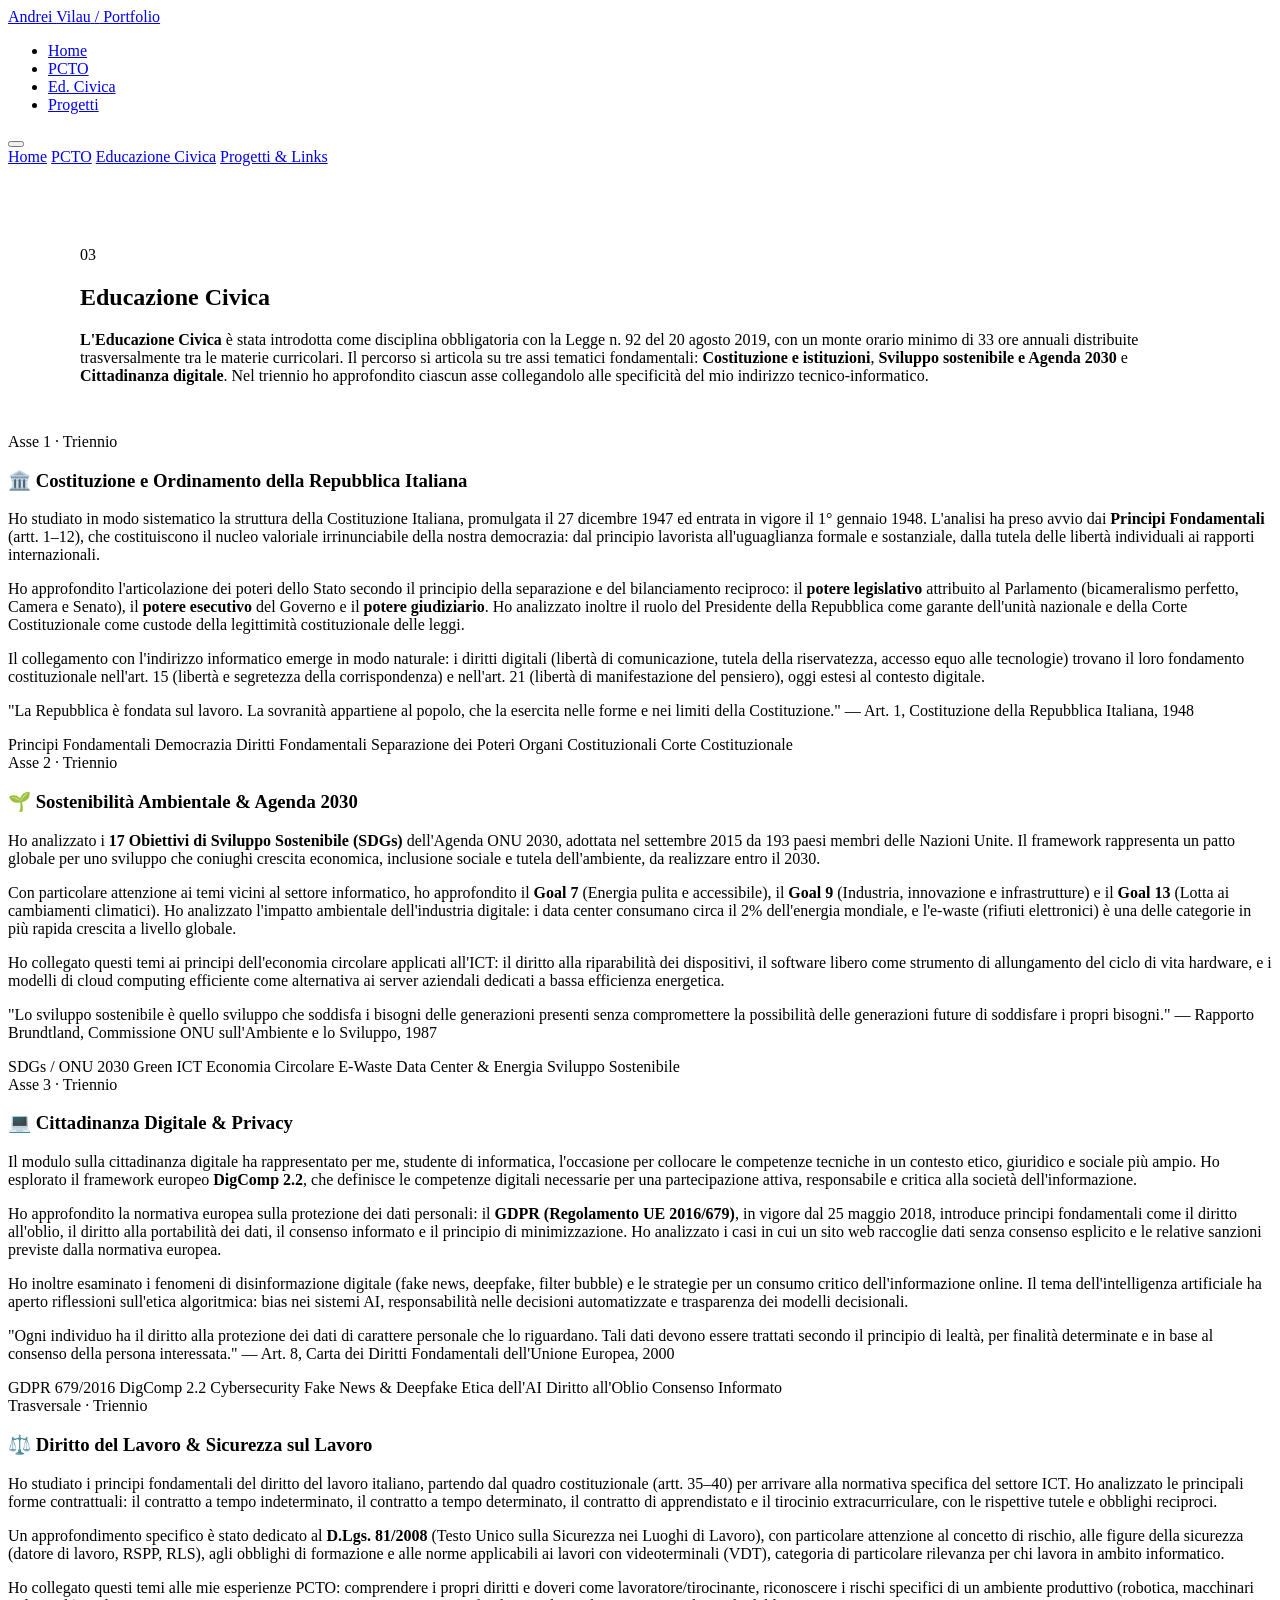
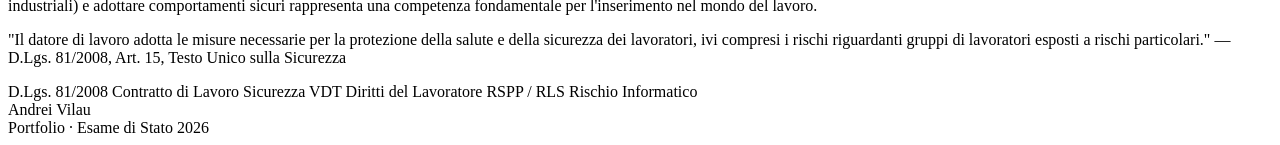
==== educazione-civica.html @ 6d8bbdb3 "Add files via upload" ====
<!DOCTYPE html>
<html lang="it">
<head>
  <meta charset="UTF-8">
  <meta name="viewport" content="width=device-width, initial-scale=1.0">
  <title>Educazione Civica — Andrei Vilau</title>
  <link href="https://fonts.googleapis.com/css2?family=Syne:wght@400;600;700;800&family=DM+Mono:ital,wght@0,300;0,400;0,500;1,300&display=swap" rel="stylesheet">
  <link rel="stylesheet" href="style.css">
</head>
<body>

  <!-- ============ NAVBAR ============ -->
  <nav class="navbar" id="navbar">
    <a href="index.html" class="nav-brand">
      Andrei <span class="nav-brand-accent">Vilau</span>
      <span class="nav-brand-sep">/</span> Portfolio
    </a>
    <ul class="nav-links">
      <li><a href="index.html">Home</a></li>
      <li><a href="pcto.html">PCTO</a></li>
      <li><a href="educazione-civica.html" class="active">Ed. Civica</a></li>
      <li><a href="progetti.html">Progetti</a></li>
    </ul>
    <button class="nav-toggle" id="navToggle" aria-label="Menu">
      <span></span><span></span><span></span>
    </button>
  </nav>

  <div class="nav-mobile" id="navMobile">
    <a href="index.html">Home</a>
    <a href="pcto.html">PCTO</a>
    <a href="educazione-civica.html" class="active">Educazione Civica</a>
    <a href="progetti.html">Progetti & Links</a>
  </div>

  <div class="page-content">

    <!-- Hero pagina -->
    <section style="padding:5rem 3.5rem 2rem;max-width:1120px;margin:0 auto;">
      <div class="sect-header fade-up">
        <span class="sh-num">03</span>
        <span class="sh-line"></span>
        <h1 class="sh-title">Educazione <span class="t-accent">Civica</span></h1>
      </div>

      <!-- Box introduttivo -->
      <div class="civica-intro fade-up" style="transition-delay:0.05s">
        <div>
          <p>
            <strong>L'Educazione Civica</strong> è stata introdotta come disciplina obbligatoria
            con la Legge n. 92 del 20 agosto 2019, con un monte orario minimo di 33 ore
            annuali distribuite trasversalmente tra le materie curricolari. Il percorso
            si articola su tre assi tematici fondamentali: <strong>Costituzione e istituzioni</strong>,
            <strong>Sviluppo sostenibile e Agenda 2030</strong> e <strong>Cittadinanza digitale</strong>.
            Nel triennio ho approfondito ciascun asse collegandolo alle specificità del mio
            indirizzo tecnico-informatico.
          </p>
        </div>
      </div>
    </section>

    <div class="divider"></div>

    <!-- ============ MODULI ============ -->
    <section class="section">
      <div class="civica-modules">

        <!-- ========== MODULO 1 — Costituzione ========== -->
        <div class="civica-module fade-up">
          <div class="module-header">
            <span class="module-year-badge">Asse 1 · Triennio</span>
            <h3>🏛️ Costituzione e Ordinamento <span>della Repubblica Italiana</span></h3>
          </div>

          <p>
            Ho studiato in modo sistematico la struttura della Costituzione Italiana,
            promulgata il 27 dicembre 1947 ed entrata in vigore il 1° gennaio 1948.
            L'analisi ha preso avvio dai <strong style="color:var(--white)">Principi Fondamentali</strong>
            (artt. 1–12), che costituiscono il nucleo valoriale irrinunciabile della
            nostra democrazia: dal principio lavorista all'uguaglianza formale e
            sostanziale, dalla tutela delle libertà individuali ai rapporti internazionali.
          </p>
          <p>
            Ho approfondito l'articolazione dei poteri dello Stato secondo il principio
            della separazione e del bilanciamento reciproco:
            il <strong style="color:var(--white)">potere legislativo</strong> attribuito al Parlamento
            (bicameralismo perfetto, Camera e Senato), il <strong style="color:var(--white)">potere esecutivo</strong>
            del Governo e il <strong style="color:var(--white)">potere giudiziario</strong>.
            Ho analizzato inoltre il ruolo del Presidente della Repubblica come
            garante dell'unità nazionale e della Corte Costituzionale come custode
            della legittimità costituzionale delle leggi.
          </p>
          <p>
            Il collegamento con l'indirizzo informatico emerge in modo naturale:
            i diritti digitali (libertà di comunicazione, tutela della riservatezza,
            accesso equo alle tecnologie) trovano il loro fondamento costituzionale
            nell'art. 15 (libertà e segretezza della corrispondenza) e nell'art. 21
            (libertà di manifestazione del pensiero), oggi estesi al contesto digitale.
          </p>

          <div class="norm-quote">
            <p>
              "La Repubblica è fondata sul lavoro. La sovranità appartiene al popolo,
              che la esercita nelle forme e nei limiti della Costituzione."
              — Art. 1, Costituzione della Repubblica Italiana, 1948
            </p>
          </div>

          <div class="civica-skills">
            <span class="pill pill-accent">Principi Fondamentali</span>
            <span class="pill pill-accent">Democrazia</span>
            <span class="pill pill-accent">Diritti Fondamentali</span>
            <span class="pill pill-blue">Separazione dei Poteri</span>
            <span class="pill pill-blue">Organi Costituzionali</span>
            <span class="pill pill-default">Corte Costituzionale</span>
          </div>
        </div>

        <!-- ========== MODULO 2 — Agenda 2030 ========== -->
        <div class="civica-module fade-up" style="transition-delay:0.08s">
          <div class="module-header">
            <span class="module-year-badge">Asse 2 · Triennio</span>
            <h3>🌱 Sostenibilità Ambientale <span>&amp; Agenda 2030</span></h3>
          </div>

          <p>
            Ho analizzato i <strong style="color:var(--white)">17 Obiettivi di Sviluppo
            Sostenibile (SDGs)</strong> dell'Agenda ONU 2030, adottata nel settembre 2015
            da 193 paesi membri delle Nazioni Unite. Il framework rappresenta un patto
            globale per uno sviluppo che coniughi crescita economica, inclusione sociale
            e tutela dell'ambiente, da realizzare entro il 2030.
          </p>
          <p>
            Con particolare attenzione ai temi vicini al settore informatico, ho
            approfondito il <strong style="color:var(--white)">Goal 7</strong> (Energia pulita e
            accessibile), il <strong style="color:var(--white)">Goal 9</strong> (Industria,
            innovazione e infrastrutture) e il <strong style="color:var(--white)">Goal 13</strong>
            (Lotta ai cambiamenti climatici). Ho analizzato l'impatto ambientale
            dell'industria digitale: i data center consumano circa il 2% dell'energia
            mondiale, e l'e-waste (rifiuti elettronici) è una delle categorie in
            più rapida crescita a livello globale.
          </p>
          <p>
            Ho collegato questi temi ai principi dell'economia circolare applicati
            all'ICT: il diritto alla riparabilità dei dispositivi, il software
            libero come strumento di allungamento del ciclo di vita hardware,
            e i modelli di cloud computing efficiente come alternativa ai server
            aziendali dedicati a bassa efficienza energetica.
          </p>

          <div class="norm-quote">
            <p>
              "Lo sviluppo sostenibile è quello sviluppo che soddisfa i bisogni
              delle generazioni presenti senza compromettere la possibilità delle
              generazioni future di soddisfare i propri bisogni."
              — Rapporto Brundtland, Commissione ONU sull'Ambiente e lo Sviluppo, 1987
            </p>
          </div>

          <div class="civica-skills">
            <span class="pill pill-accent">SDGs / ONU 2030</span>
            <span class="pill pill-accent">Green ICT</span>
            <span class="pill pill-accent">Economia Circolare</span>
            <span class="pill pill-blue">E-Waste</span>
            <span class="pill pill-blue">Data Center &amp; Energia</span>
            <span class="pill pill-default">Sviluppo Sostenibile</span>
          </div>
        </div>

        <!-- ========== MODULO 3 — Cittadinanza Digitale ========== -->
        <div class="civica-module fade-up" style="transition-delay:0.16s">
          <div class="module-header">
            <span class="module-year-badge">Asse 3 · Triennio</span>
            <h3>💻 Cittadinanza Digitale <span>&amp; Privacy</span></h3>
          </div>

          <p>
            Il modulo sulla cittadinanza digitale ha rappresentato per me, studente
            di informatica, l'occasione per collocare le competenze tecniche in un
            contesto etico, giuridico e sociale più ampio. Ho esplorato il framework
            europeo <strong style="color:var(--white)">DigComp 2.2</strong>, che definisce
            le competenze digitali necessarie per una partecipazione attiva,
            responsabile e critica alla società dell'informazione.
          </p>
          <p>
            Ho approfondito la normativa europea sulla protezione dei dati personali:
            il <strong style="color:var(--white)">GDPR (Regolamento UE 2016/679)</strong>,
            in vigore dal 25 maggio 2018, introduce principi fondamentali come
            il diritto all'oblio, il diritto alla portabilità dei dati, il consenso
            informato e il principio di minimizzazione. Ho analizzato i casi in cui
            un sito web raccoglie dati senza consenso esplicito e le relative
            sanzioni previste dalla normativa europea.
          </p>
          <p>
            Ho inoltre esaminato i fenomeni di disinformazione digitale (fake news,
            deepfake, filter bubble) e le strategie per un consumo critico
            dell'informazione online. Il tema dell'intelligenza artificiale ha aperto
            riflessioni sull'etica algoritmica: bias nei sistemi AI, responsabilità
            nelle decisioni automatizzate e trasparenza dei modelli decisionali.
          </p>

          <div class="norm-quote">
            <p>
              "Ogni individuo ha il diritto alla protezione dei dati di carattere
              personale che lo riguardano. Tali dati devono essere trattati secondo
              il principio di lealtà, per finalità determinate e in base al consenso
              della persona interessata."
              — Art. 8, Carta dei Diritti Fondamentali dell'Unione Europea, 2000
            </p>
          </div>

          <div class="civica-skills">
            <span class="pill pill-accent">GDPR 679/2016</span>
            <span class="pill pill-accent">DigComp 2.2</span>
            <span class="pill pill-accent">Cybersecurity</span>
            <span class="pill pill-blue">Fake News &amp; Deepfake</span>
            <span class="pill pill-blue">Etica dell'AI</span>
            <span class="pill pill-default">Diritto all'Oblio</span>
            <span class="pill pill-default">Consenso Informato</span>
          </div>
        </div>

        <!-- ========== MODULO 4 — Lavoro e Sicurezza ========== -->
        <div class="civica-module fade-up" style="transition-delay:0.24s">
          <div class="module-header">
            <span class="module-year-badge">Trasversale · Triennio</span>
            <h3>⚖️ Diritto del Lavoro <span>&amp; Sicurezza sul Lavoro</span></h3>
          </div>

          <p>
            Ho studiato i principi fondamentali del diritto del lavoro italiano,
            partendo dal quadro costituzionale (artt. 35–40) per arrivare alla
            normativa specifica del settore ICT. Ho analizzato le principali
            forme contrattuali: il contratto a tempo indeterminato, il contratto
            a tempo determinato, il contratto di apprendistato e il tirocinio
            extracurriculare, con le rispettive tutele e obblighi reciproci.
          </p>
          <p>
            Un approfondimento specifico è stato dedicato al <strong style="color:var(--white)">
            D.Lgs. 81/2008</strong> (Testo Unico sulla Sicurezza nei Luoghi di Lavoro),
            con particolare attenzione al concetto di rischio, alle figure della
            sicurezza (datore di lavoro, RSPP, RLS), agli obblighi di formazione
            e alle norme applicabili ai lavori con videoterminali (VDT), categoria
            di particolare rilevanza per chi lavora in ambito informatico.
          </p>
          <p>
            Ho collegato questi temi alle mie esperienze PCTO: comprendere i propri
            diritti e doveri come lavoratore/tirocinante, riconoscere i rischi
            specifici di un ambiente produttivo (robotica, macchinari industriali)
            e adottare comportamenti sicuri rappresenta una competenza fondamentale
            per l'inserimento nel mondo del lavoro.
          </p>

          <div class="norm-quote">
            <p>
              "Il datore di lavoro adotta le misure necessarie per la protezione
              della salute e della sicurezza dei lavoratori, ivi compresi i rischi
              riguardanti gruppi di lavoratori esposti a rischi particolari."
              — D.Lgs. 81/2008, Art. 15, Testo Unico sulla Sicurezza
            </p>
          </div>

          <div class="civica-skills">
            <span class="pill pill-accent">D.Lgs. 81/2008</span>
            <span class="pill pill-accent">Contratto di Lavoro</span>
            <span class="pill pill-accent">Sicurezza VDT</span>
            <span class="pill pill-blue">Diritti del Lavoratore</span>
            <span class="pill pill-blue">RSPP / RLS</span>
            <span class="pill pill-default">Rischio Informatico</span>
          </div>
        </div>

      </div><!-- /civica-modules -->
    </section>

  </div>

  <footer>
    <div class="footer-brand">Andrei <span>Vilau</span></div>
    <div class="footer-copy">Portfolio · Esame di Stato 2026</div>
  </footer>

  <script>
    const toggle = document.getElementById('navToggle');
    const mobileMenu = document.getElementById('navMobile');
    const navbar = document.getElementById('navbar');
    toggle.addEventListener('click', () => mobileMenu.classList.toggle('open'));
    window.addEventListener('scroll', () => navbar.classList.toggle('scrolled', window.scrollY > 20));

    const observer = new IntersectionObserver(entries => {
      entries.forEach(e => {
        if (e.isIntersecting) { e.target.classList.add('visible'); observer.unobserve(e.target); }
      });
    }, { threshold: 0.06 });
    document.querySelectorAll('.fade-up').forEach(el => observer.observe(el));
  </script>
</body>
</html>
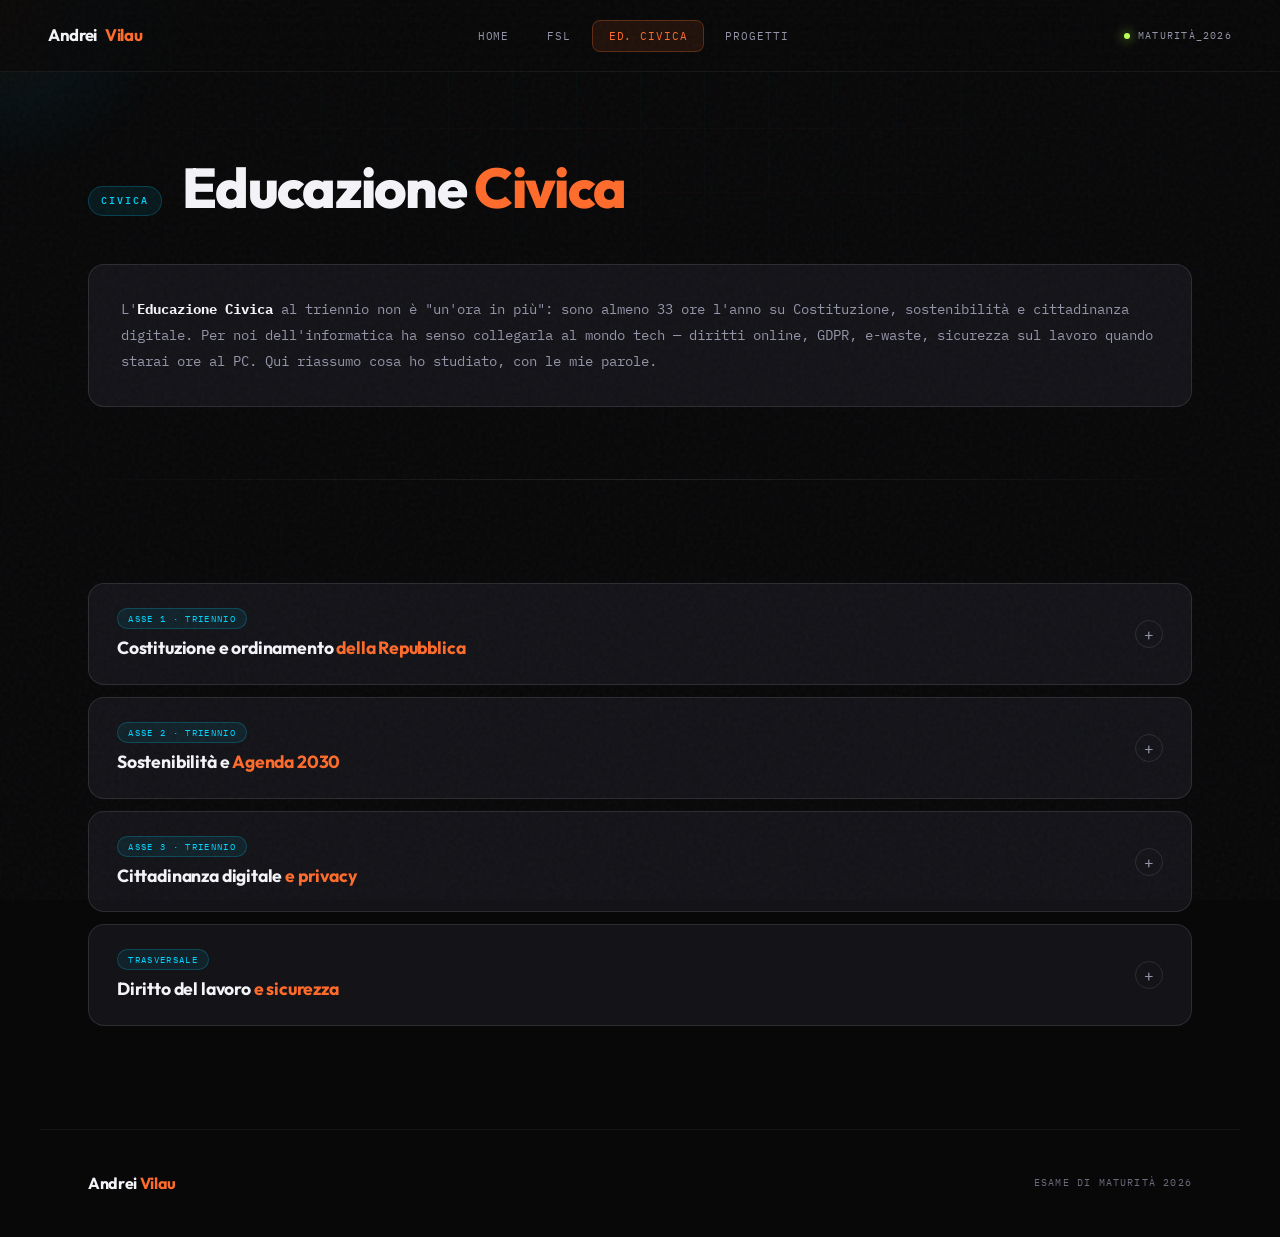
==== commit 7c23ad68: "Add files via upload" ====
--- a/educazione-civica.html
+++ b/educazione-civica.html
@@ -4,23 +4,31 @@
   <meta charset="UTF-8">
   <meta name="viewport" content="width=device-width, initial-scale=1.0">
   <title>Educazione Civica — Andrei Vilau</title>
-  <link href="https://fonts.googleapis.com/css2?family=Syne:wght@400;600;700;800&family=DM+Mono:ital,wght@0,300;0,400;0,500;1,300&display=swap" rel="stylesheet">
+  <link rel="preconnect" href="https://fonts.googleapis.com">
+  <link rel="preconnect" href="https://fonts.gstatic.com" crossorigin>
+  <link href="https://fonts.googleapis.com/css2?family=IBM+Plex+Mono:ital,wght@0,400;0,500;0,600;1,400&family=Outfit:wght@400;600;700;800&display=swap" rel="stylesheet">
   <link rel="stylesheet" href="style.css">
 </head>
 <body>
 
-  <!-- ============ NAVBAR ============ -->
+  <div class="noise" aria-hidden="true"></div>
+  <div class="grid-bg" aria-hidden="true"></div>
+  <div class="cursor-glow" id="cursorGlow" aria-hidden="true"></div>
+
   <nav class="navbar" id="navbar">
     <a href="index.html" class="nav-brand">
       Andrei <span class="nav-brand-accent">Vilau</span>
-      <span class="nav-brand-sep">/</span> Portfolio
     </a>
     <ul class="nav-links">
       <li><a href="index.html">Home</a></li>
-      <li><a href="pcto.html">PCTO</a></li>
+      <li><a href="fsl.html">FSL</a></li>
       <li><a href="educazione-civica.html" class="active">Ed. Civica</a></li>
       <li><a href="progetti.html">Progetti</a></li>
     </ul>
+    <div class="nav-status">
+      <span class="status-dot"></span>
+      <span>maturità_2026</span>
+    </div>
     <button class="nav-toggle" id="navToggle" aria-label="Menu">
       <span></span><span></span><span></span>
     </button>
@@ -28,271 +36,186 @@
 
   <div class="nav-mobile" id="navMobile">
     <a href="index.html">Home</a>
-    <a href="pcto.html">PCTO</a>
+    <a href="fsl.html">FSL · Esperienze</a>
     <a href="educazione-civica.html" class="active">Educazione Civica</a>
-    <a href="progetti.html">Progetti & Links</a>
+    <a href="progetti.html">Progetti</a>
   </div>
 
   <div class="page-content">
 
-    <!-- Hero pagina -->
-    <section style="padding:5rem 3.5rem 2rem;max-width:1120px;margin:0 auto;">
-      <div class="sect-header fade-up">
-        <span class="sh-num">03</span>
-        <span class="sh-line"></span>
+    <section class="page-hero">
+      <div class="sect-header reveal">
+        <span class="sh-tag">Civica</span>
         <h1 class="sh-title">Educazione <span class="t-accent">Civica</span></h1>
       </div>
 
-      <!-- Box introduttivo -->
-      <div class="civica-intro fade-up" style="transition-delay:0.05s">
-        <div>
-          <p>
-            <strong>L'Educazione Civica</strong> è stata introdotta come disciplina obbligatoria
-            con la Legge n. 92 del 20 agosto 2019, con un monte orario minimo di 33 ore
-            annuali distribuite trasversalmente tra le materie curricolari. Il percorso
-            si articola su tre assi tematici fondamentali: <strong>Costituzione e istituzioni</strong>,
-            <strong>Sviluppo sostenibile e Agenda 2030</strong> e <strong>Cittadinanza digitale</strong>.
-            Nel triennio ho approfondito ciascun asse collegandolo alle specificità del mio
-            indirizzo tecnico-informatico.
-          </p>
-        </div>
+      <div class="civica-intro reveal" style="transition-delay:0.05s">
+        <p>
+          L'<strong>Educazione Civica</strong> al triennio non è "un'ora in più": sono almeno 33 ore l'anno
+          su Costituzione, sostenibilità e cittadinanza digitale. Per noi dell'informatica ha senso
+          collegarla al mondo tech — diritti online, GDPR, e-waste, sicurezza sul lavoro quando starai
+          ore al PC. Qui riassumo cosa ho studiato, con le mie parole.
+        </p>
       </div>
     </section>
 
     <div class="divider"></div>
 
-    <!-- ============ MODULI ============ -->
     <section class="section">
-      <div class="civica-modules">
-
-        <!-- ========== MODULO 1 — Costituzione ========== -->
-        <div class="civica-module fade-up">
-          <div class="module-header">
-            <span class="module-year-badge">Asse 1 · Triennio</span>
-            <h3>🏛️ Costituzione e Ordinamento <span>della Repubblica Italiana</span></h3>
-          </div>
-
-          <p>
-            Ho studiato in modo sistematico la struttura della Costituzione Italiana,
-            promulgata il 27 dicembre 1947 ed entrata in vigore il 1° gennaio 1948.
-            L'analisi ha preso avvio dai <strong style="color:var(--white)">Principi Fondamentali</strong>
-            (artt. 1–12), che costituiscono il nucleo valoriale irrinunciabile della
-            nostra democrazia: dal principio lavorista all'uguaglianza formale e
-            sostanziale, dalla tutela delle libertà individuali ai rapporti internazionali.
-          </p>
-          <p>
-            Ho approfondito l'articolazione dei poteri dello Stato secondo il principio
-            della separazione e del bilanciamento reciproco:
-            il <strong style="color:var(--white)">potere legislativo</strong> attribuito al Parlamento
-            (bicameralismo perfetto, Camera e Senato), il <strong style="color:var(--white)">potere esecutivo</strong>
-            del Governo e il <strong style="color:var(--white)">potere giudiziario</strong>.
-            Ho analizzato inoltre il ruolo del Presidente della Repubblica come
-            garante dell'unità nazionale e della Corte Costituzionale come custode
-            della legittimità costituzionale delle leggi.
-          </p>
-          <p>
-            Il collegamento con l'indirizzo informatico emerge in modo naturale:
-            i diritti digitali (libertà di comunicazione, tutela della riservatezza,
-            accesso equo alle tecnologie) trovano il loro fondamento costituzionale
-            nell'art. 15 (libertà e segretezza della corrispondenza) e nell'art. 21
-            (libertà di manifestazione del pensiero), oggi estesi al contesto digitale.
-          </p>
-
-          <div class="norm-quote">
-            <p>
-              "La Repubblica è fondata sul lavoro. La sovranità appartiene al popolo,
-              che la esercita nelle forme e nei limiti della Costituzione."
-              — Art. 1, Costituzione della Repubblica Italiana, 1948
-            </p>
-          </div>
-
-          <div class="civica-skills">
-            <span class="pill pill-accent">Principi Fondamentali</span>
-            <span class="pill pill-accent">Democrazia</span>
-            <span class="pill pill-accent">Diritti Fondamentali</span>
-            <span class="pill pill-blue">Separazione dei Poteri</span>
-            <span class="pill pill-blue">Organi Costituzionali</span>
-            <span class="pill pill-default">Corte Costituzionale</span>
-          </div>
-        </div>
-
-        <!-- ========== MODULO 2 — Agenda 2030 ========== -->
-        <div class="civica-module fade-up" style="transition-delay:0.08s">
-          <div class="module-header">
-            <span class="module-year-badge">Asse 2 · Triennio</span>
-            <h3>🌱 Sostenibilità Ambientale <span>&amp; Agenda 2030</span></h3>
-          </div>
-
-          <p>
-            Ho analizzato i <strong style="color:var(--white)">17 Obiettivi di Sviluppo
-            Sostenibile (SDGs)</strong> dell'Agenda ONU 2030, adottata nel settembre 2015
-            da 193 paesi membri delle Nazioni Unite. Il framework rappresenta un patto
-            globale per uno sviluppo che coniughi crescita economica, inclusione sociale
-            e tutela dell'ambiente, da realizzare entro il 2030.
-          </p>
-          <p>
-            Con particolare attenzione ai temi vicini al settore informatico, ho
-            approfondito il <strong style="color:var(--white)">Goal 7</strong> (Energia pulita e
-            accessibile), il <strong style="color:var(--white)">Goal 9</strong> (Industria,
-            innovazione e infrastrutture) e il <strong style="color:var(--white)">Goal 13</strong>
-            (Lotta ai cambiamenti climatici). Ho analizzato l'impatto ambientale
-            dell'industria digitale: i data center consumano circa il 2% dell'energia
-            mondiale, e l'e-waste (rifiuti elettronici) è una delle categorie in
-            più rapida crescita a livello globale.
-          </p>
-          <p>
-            Ho collegato questi temi ai principi dell'economia circolare applicati
-            all'ICT: il diritto alla riparabilità dei dispositivi, il software
-            libero come strumento di allungamento del ciclo di vita hardware,
-            e i modelli di cloud computing efficiente come alternativa ai server
-            aziendali dedicati a bassa efficienza energetica.
-          </p>
-
-          <div class="norm-quote">
-            <p>
-              "Lo sviluppo sostenibile è quello sviluppo che soddisfa i bisogni
-              delle generazioni presenti senza compromettere la possibilità delle
-              generazioni future di soddisfare i propri bisogni."
-              — Rapporto Brundtland, Commissione ONU sull'Ambiente e lo Sviluppo, 1987
-            </p>
-          </div>
-
-          <div class="civica-skills">
-            <span class="pill pill-accent">SDGs / ONU 2030</span>
-            <span class="pill pill-accent">Green ICT</span>
-            <span class="pill pill-accent">Economia Circolare</span>
-            <span class="pill pill-blue">E-Waste</span>
-            <span class="pill pill-blue">Data Center &amp; Energia</span>
-            <span class="pill pill-default">Sviluppo Sostenibile</span>
-          </div>
-        </div>
-
-        <!-- ========== MODULO 3 — Cittadinanza Digitale ========== -->
-        <div class="civica-module fade-up" style="transition-delay:0.16s">
-          <div class="module-header">
-            <span class="module-year-badge">Asse 3 · Triennio</span>
-            <h3>💻 Cittadinanza Digitale <span>&amp; Privacy</span></h3>
-          </div>
-
-          <p>
-            Il modulo sulla cittadinanza digitale ha rappresentato per me, studente
-            di informatica, l'occasione per collocare le competenze tecniche in un
-            contesto etico, giuridico e sociale più ampio. Ho esplorato il framework
-            europeo <strong style="color:var(--white)">DigComp 2.2</strong>, che definisce
-            le competenze digitali necessarie per una partecipazione attiva,
-            responsabile e critica alla società dell'informazione.
-          </p>
-          <p>
-            Ho approfondito la normativa europea sulla protezione dei dati personali:
-            il <strong style="color:var(--white)">GDPR (Regolamento UE 2016/679)</strong>,
-            in vigore dal 25 maggio 2018, introduce principi fondamentali come
-            il diritto all'oblio, il diritto alla portabilità dei dati, il consenso
-            informato e il principio di minimizzazione. Ho analizzato i casi in cui
-            un sito web raccoglie dati senza consenso esplicito e le relative
-            sanzioni previste dalla normativa europea.
-          </p>
-          <p>
-            Ho inoltre esaminato i fenomeni di disinformazione digitale (fake news,
-            deepfake, filter bubble) e le strategie per un consumo critico
-            dell'informazione online. Il tema dell'intelligenza artificiale ha aperto
-            riflessioni sull'etica algoritmica: bias nei sistemi AI, responsabilità
-            nelle decisioni automatizzate e trasparenza dei modelli decisionali.
-          </p>
-
-          <div class="norm-quote">
-            <p>
-              "Ogni individuo ha il diritto alla protezione dei dati di carattere
-              personale che lo riguardano. Tali dati devono essere trattati secondo
-              il principio di lealtà, per finalità determinate e in base al consenso
-              della persona interessata."
-              — Art. 8, Carta dei Diritti Fondamentali dell'Unione Europea, 2000
-            </p>
-          </div>
-
-          <div class="civica-skills">
-            <span class="pill pill-accent">GDPR 679/2016</span>
-            <span class="pill pill-accent">DigComp 2.2</span>
-            <span class="pill pill-accent">Cybersecurity</span>
-            <span class="pill pill-blue">Fake News &amp; Deepfake</span>
-            <span class="pill pill-blue">Etica dell'AI</span>
-            <span class="pill pill-default">Diritto all'Oblio</span>
-            <span class="pill pill-default">Consenso Informato</span>
-          </div>
-        </div>
-
-        <!-- ========== MODULO 4 — Lavoro e Sicurezza ========== -->
-        <div class="civica-module fade-up" style="transition-delay:0.24s">
-          <div class="module-header">
-            <span class="module-year-badge">Trasversale · Triennio</span>
-            <h3>⚖️ Diritto del Lavoro <span>&amp; Sicurezza sul Lavoro</span></h3>
-          </div>
-
-          <p>
-            Ho studiato i principi fondamentali del diritto del lavoro italiano,
-            partendo dal quadro costituzionale (artt. 35–40) per arrivare alla
-            normativa specifica del settore ICT. Ho analizzato le principali
-            forme contrattuali: il contratto a tempo indeterminato, il contratto
-            a tempo determinato, il contratto di apprendistato e il tirocinio
-            extracurriculare, con le rispettive tutele e obblighi reciproci.
-          </p>
-          <p>
-            Un approfondimento specifico è stato dedicato al <strong style="color:var(--white)">
-            D.Lgs. 81/2008</strong> (Testo Unico sulla Sicurezza nei Luoghi di Lavoro),
-            con particolare attenzione al concetto di rischio, alle figure della
-            sicurezza (datore di lavoro, RSPP, RLS), agli obblighi di formazione
-            e alle norme applicabili ai lavori con videoterminali (VDT), categoria
-            di particolare rilevanza per chi lavora in ambito informatico.
-          </p>
-          <p>
-            Ho collegato questi temi alle mie esperienze PCTO: comprendere i propri
-            diritti e doveri come lavoratore/tirocinante, riconoscere i rischi
-            specifici di un ambiente produttivo (robotica, macchinari industriali)
-            e adottare comportamenti sicuri rappresenta una competenza fondamentale
-            per l'inserimento nel mondo del lavoro.
-          </p>
-
-          <div class="norm-quote">
-            <p>
-              "Il datore di lavoro adotta le misure necessarie per la protezione
-              della salute e della sicurezza dei lavoratori, ivi compresi i rischi
-              riguardanti gruppi di lavoratori esposti a rischi particolari."
-              — D.Lgs. 81/2008, Art. 15, Testo Unico sulla Sicurezza
-            </p>
-          </div>
-
-          <div class="civica-skills">
-            <span class="pill pill-accent">D.Lgs. 81/2008</span>
-            <span class="pill pill-accent">Contratto di Lavoro</span>
-            <span class="pill pill-accent">Sicurezza VDT</span>
-            <span class="pill pill-blue">Diritti del Lavoratore</span>
-            <span class="pill pill-blue">RSPP / RLS</span>
-            <span class="pill pill-default">Rischio Informatico</span>
-          </div>
-        </div>
-
-      </div><!-- /civica-modules -->
+      <div class="accordion">
+
+        <article class="accordion-item reveal">
+          <button class="accordion-trigger" type="button">
+            <div>
+              <span class="module-year-badge">Asse 1 · Triennio</span>
+              <h3>Costituzione e ordinamento <span>della Repubblica</span></h3>
+            </div>
+            <span class="accordion-icon">+</span>
+          </button>
+          <div class="accordion-body">
+            <div class="accordion-content">
+              <p>
+                Abbiamo analizzato la Costituzione del '48 partendo dai Principi Fondamentali (artt. 1–12):
+                lavoro, uguaglianza, libertà. Poi come si divide il potere — Parlamento, Governo, magistratura —
+                e il ruolo del Presidente e della Corte Costituzionale.
+              </p>
+              <p>
+                Da informatici il link è naturale: privacy, comunicazioni, libertà di espressione oggi passano
+                anche dal digitale (art. 15 e 21, estesi al mondo online). Non è roba lontana dal nostro lavoro.
+              </p>
+              <div class="norm-quote">
+                <p>
+                  "La Repubblica è fondata sul lavoro. La sovranità appartiene al popolo,
+                  che la esercita nelle forme e nei limiti della Costituzione."
+                  — Art. 1, Costituzione italiana
+                </p>
+              </div>
+              <div class="civica-skills">
+                <span class="pill pill-accent">Principi fondamentali</span>
+                <span class="pill pill-accent">Democrazia</span>
+                <span class="pill pill-blue">Separazione poteri</span>
+                <span class="pill pill-default">Corte Costituzionale</span>
+              </div>
+            </div>
+          </div>
+        </article>
+
+        <article class="accordion-item reveal" style="transition-delay:0.08s">
+          <button class="accordion-trigger" type="button">
+            <div>
+              <span class="module-year-badge">Asse 2 · Triennio</span>
+              <h3>Sostenibilità e <span>Agenda 2030</span></h3>
+            </div>
+            <span class="accordion-icon">+</span>
+          </button>
+          <div class="accordion-body">
+            <div class="accordion-content">
+              <p>
+                I 17 Obiettivi ONU del 2030: li abbiamo visti non solo come slide, ma collegati al nostro settore.
+                Goal 7 (energia pulita), 9 (innovazione e infrastrutture), 13 (clima) — tutti toccano l'ICT.
+              </p>
+              <p>
+                Data center che consumano tantissima energia, e-waste che cresce ogni anno, dispositivi
+                che butti dopo due anni. Abbiamo parlato di riparabilità, software libero, cloud vs server
+                in casa — scelte che fanno la differenza anche da tecnici.
+              </p>
+              <div class="norm-quote">
+                <p>
+                  "Sviluppo sostenibile: soddisfare i bisogni di oggi senza rovinare le risorse
+                  a chi viene dopo." — Rapporto Brundtland, 1987
+                </p>
+              </div>
+              <div class="civica-skills">
+                <span class="pill pill-accent">SDGs 2030</span>
+                <span class="pill pill-accent">Green ICT</span>
+                <span class="pill pill-blue">E-waste</span>
+                <span class="pill pill-default">Economia circolare</span>
+              </div>
+            </div>
+          </div>
+        </article>
+
+        <article class="accordion-item reveal" style="transition-delay:0.16s">
+          <button class="accordion-trigger" type="button">
+            <div>
+              <span class="module-year-badge">Asse 3 · Triennio</span>
+              <h3>Cittadinanza digitale <span>e privacy</span></h3>
+            </div>
+            <span class="accordion-icon">+</span>
+          </button>
+          <div class="accordion-body">
+            <div class="accordion-content">
+              <p>
+                DigComp 2.2, GDPR, consenso informato, diritto all'oblio — roba che senti nominare
+                quando fai un sito e chiedi dati agli utenti. Ho capito perché un cookie banner non è
+                "decorazione" e cosa rischi se tratti i dati come ti pare.
+              </p>
+              <p>
+                Anche fake news, deepfake, filter bubble e un po' di etica sull'AI: bias, decisioni
+                automatiche, trasparenza. Da futuri tecnici conviene pensarci prima di buttar fuori codice.
+              </p>
+              <div class="norm-quote">
+                <p>
+                  "Ogni individuo ha diritto alla protezione dei dati personali che lo riguardano."
+                  — Carta dei Diritti Fondamentali UE, art. 8
+                </p>
+              </div>
+              <div class="civica-skills">
+                <span class="pill pill-accent">GDPR</span>
+                <span class="pill pill-accent">DigComp 2.2</span>
+                <span class="pill pill-blue">Fake news</span>
+                <span class="pill pill-default">Etica AI</span>
+              </div>
+            </div>
+          </div>
+        </article>
+
+        <article class="accordion-item reveal" style="transition-delay:0.24s">
+          <button class="accordion-trigger" type="button">
+            <div>
+              <span class="module-year-badge">Trasversale</span>
+              <h3>Diritto del lavoro <span>e sicurezza</span></h3>
+            </div>
+            <span class="accordion-icon">+</span>
+          </button>
+          <div class="accordion-body">
+            <div class="accordion-content">
+              <p>
+                Contratti (indeterminato, determinato, apprendistato, tirocinio), diritti e doveri
+                del lavoratore — partendo dagli artt. 35–40 della Costituzione. Per noi conta anche
+                il D.Lgs. 81/2008: rischi, RSPP, RLS, formazione obbligatoria.
+              </p>
+              <p>
+                E i lavori con videoterminali (VDT): posture, pause, schermo — cioè quello che farai
+                se lavori in ufficio tech. Collegato alle esperienze FSL: in fabbrica o in stage
+                la sicurezza non è opzionale.
+              </p>
+              <div class="norm-quote">
+                <p>
+                  "Il datore di lavoro adotta le misure per la salute e sicurezza dei lavoratori."
+                  — D.Lgs. 81/2008, art. 15
+                </p>
+              </div>
+              <div class="civica-skills">
+                <span class="pill pill-accent">D.Lgs. 81/2008</span>
+                <span class="pill pill-accent">Contratti</span>
+                <span class="pill pill-blue">Sicurezza VDT</span>
+                <span class="pill pill-default">Diritti lavoratore</span>
+              </div>
+            </div>
+          </div>
+        </article>
+
+      </div>
     </section>
 
   </div>
 
   <footer>
     <div class="footer-brand">Andrei <span>Vilau</span></div>
-    <div class="footer-copy">Portfolio · Esame di Stato 2026</div>
+    <div class="footer-copy">Esame di Maturità 2026</div>
   </footer>
 
-  <script>
-    const toggle = document.getElementById('navToggle');
-    const mobileMenu = document.getElementById('navMobile');
-    const navbar = document.getElementById('navbar');
-    toggle.addEventListener('click', () => mobileMenu.classList.toggle('open'));
-    window.addEventListener('scroll', () => navbar.classList.toggle('scrolled', window.scrollY > 20));
-
-    const observer = new IntersectionObserver(entries => {
-      entries.forEach(e => {
-        if (e.isIntersecting) { e.target.classList.add('visible'); observer.unobserve(e.target); }
-      });
-    }, { threshold: 0.06 });
-    document.querySelectorAll('.fade-up').forEach(el => observer.observe(el));
-  </script>
+  <script src="app.js"></script>
 </body>
 </html>
--- a/style.css
+++ b/style.css
@@ -0,0 +1,1570 @@
+/* ============================================
+   ANDREI VILAU — vilau://boot
+   Esame di Stato 2026 · ITIS Informatica
+   ============================================ */
+
+:root {
+  --bg:           #080809;
+  --bg-elevated:  #0f0f12;
+  --bg-card:      #131318;
+  --bg-card-hover:#18181f;
+  --surface:      #131318;
+  --surface2:     #1a1a22;
+  --surface3:     #22222c;
+
+  --amber:        #ff6b2b;
+  --amber-dim:    rgba(255, 107, 43, 0.10);
+  --amber-border: rgba(255, 107, 43, 0.28);
+  --cyan:         #00d4ff;
+  --cyan-dim:     rgba(0, 212, 255, 0.08);
+  --cyan-border:  rgba(0, 212, 255, 0.22);
+  --lime:         #b8ff57;
+  --gold:         #ffc947;
+
+  --white:        #f4f4f8;
+  --muted:        #6b6b7a;
+  --muted2:       #9494a8;
+  --border:       rgba(244, 244, 248, 0.06);
+  --border2:      rgba(244, 244, 248, 0.11);
+
+  --font-display: 'Outfit', system-ui, sans-serif;
+  --font-mono:    'IBM Plex Mono', 'Consolas', monospace;
+
+  --radius:       8px;
+  --radius-lg:    16px;
+  --radius-xl:    24px;
+  --nav-h:        72px;
+  --dock-w:       220px;
+  --shadow:       0 20px 60px rgba(0, 0, 0, 0.45);
+  --glow-amber:   0 0 80px rgba(255, 107, 43, 0.12);
+  --glow-cyan:    0 0 80px rgba(0, 212, 255, 0.10);
+
+  --accent:       var(--amber);
+  --accent-dim:   var(--amber-dim);
+  --accent-border:var(--amber-border);
+  --accent2:      var(--cyan);
+  --font-body:    var(--font-mono);
+  --font-display-old: var(--font-display);
+}
+
+*, *::before, *::after { box-sizing: border-box; margin: 0; padding: 0; }
+html { scroll-behavior: smooth; }
+body {
+  background: var(--bg);
+  color: var(--white);
+  font-family: var(--font-mono);
+  font-size: 14px;
+  font-weight: 400;
+  line-height: 1.7;
+  overflow-x: hidden;
+  -webkit-font-smoothing: antialiased;
+}
+
+::selection {
+  background: var(--amber);
+  color: var(--bg);
+}
+
+::-webkit-scrollbar { width: 4px; height: 4px; }
+::-webkit-scrollbar-track { background: var(--bg); }
+::-webkit-scrollbar-thumb {
+  background: linear-gradient(var(--amber), var(--cyan));
+  border-radius: 4px;
+}
+
+/* ---- Ambient layers ---- */
+.noise {
+  position: fixed;
+  inset: 0;
+  pointer-events: none;
+  z-index: 9998;
+  opacity: 0.035;
+  background-image: url("data:image/svg+xml,%3Csvg viewBox='0 0 256 256' xmlns='http://www.w3.org/2000/svg'%3E%3Cfilter id='n'%3E%3CfeTurbulence type='fractalNoise' baseFrequency='0.85' numOctaves='4' stitchTiles='stitch'/%3E%3C/filter%3E%3Crect width='100%25' height='100%25' filter='url(%23n)'/%3E%3C/svg%3E");
+}
+
+.cursor-glow {
+  position: fixed;
+  width: 360px;
+  height: 360px;
+  border-radius: 50%;
+  background: radial-gradient(circle, rgba(255, 107, 43, 0.07) 0%, rgba(0, 212, 255, 0.04) 40%, transparent 70%);
+  pointer-events: none;
+  z-index: 0;
+  top: 0;
+  left: 0;
+  will-change: transform;
+}
+
+.grid-bg {
+  position: fixed;
+  inset: 0;
+  background-image:
+    linear-gradient(rgba(255, 107, 43, 0.03) 1px, transparent 1px),
+    linear-gradient(90deg, rgba(0, 212, 255, 0.025) 1px, transparent 1px);
+  background-size: 64px 64px;
+  mask-image: radial-gradient(ellipse 80% 60% at 50% 0%, black 20%, transparent 80%);
+  pointer-events: none;
+  z-index: 0;
+}
+
+/* ============================================
+   NAVBAR
+   ============================================ */
+.navbar {
+  position: fixed;
+  top: 0;
+  left: 0;
+  right: 0;
+  height: var(--nav-h);
+  display: flex;
+  align-items: center;
+  justify-content: space-between;
+  padding: 0 clamp(1.25rem, 4vw, 3rem);
+  background: rgba(8, 8, 9, 0.75);
+  backdrop-filter: blur(20px) saturate(1.4);
+  border-bottom: 1px solid var(--border);
+  z-index: 1000;
+  transition: background 0.3s, border-color 0.3s, box-shadow 0.3s;
+}
+
+.navbar.scrolled {
+  background: rgba(8, 8, 9, 0.92);
+  border-bottom-color: var(--border2);
+  box-shadow: 0 8px 40px rgba(0, 0, 0, 0.35);
+}
+
+.nav-brand {
+  font-family: var(--font-display);
+  font-size: 1.05rem;
+  font-weight: 700;
+  letter-spacing: -0.02em;
+  color: var(--white);
+  text-decoration: none;
+  display: flex;
+  align-items: center;
+  gap: 0.5rem;
+}
+
+.nav-brand-prefix {
+  font-family: var(--font-mono);
+  font-size: 0.65rem;
+  font-weight: 500;
+  color: var(--cyan);
+  letter-spacing: 0.05em;
+}
+
+.nav-brand-accent { color: var(--amber); }
+
+.nav-status {
+  display: flex;
+  align-items: center;
+  gap: 0.5rem;
+  font-size: 0.65rem;
+  letter-spacing: 0.12em;
+  text-transform: uppercase;
+  color: var(--muted2);
+}
+
+.status-dot {
+  width: 6px;
+  height: 6px;
+  border-radius: 50%;
+  background: var(--lime);
+  box-shadow: 0 0 12px var(--lime);
+  animation: blink 2.5s ease-in-out infinite;
+}
+
+@keyframes blink {
+  0%, 100% { opacity: 1; }
+  50% { opacity: 0.4; }
+}
+
+.nav-links {
+  display: flex;
+  align-items: center;
+  gap: 0.25rem;
+  list-style: none;
+}
+
+.nav-links a {
+  font-family: var(--font-mono);
+  font-size: 0.68rem;
+  letter-spacing: 0.08em;
+  text-transform: uppercase;
+  color: var(--muted2);
+  text-decoration: none;
+  padding: 0.5rem 1rem;
+  border-radius: var(--radius);
+  border: 1px solid transparent;
+  transition: all 0.25s;
+}
+
+.nav-links a:hover {
+  color: var(--white);
+  background: var(--surface2);
+  border-color: var(--border);
+}
+
+.nav-links a.active {
+  color: var(--amber);
+  background: var(--amber-dim);
+  border-color: var(--amber-border);
+}
+
+.nav-toggle {
+  display: none;
+  flex-direction: column;
+  justify-content: center;
+  gap: 6px;
+  width: 40px;
+  height: 40px;
+  cursor: pointer;
+  background: var(--surface2);
+  border: 1px solid var(--border2);
+  border-radius: var(--radius);
+  padding: 10px;
+}
+
+.nav-toggle span {
+  display: block;
+  width: 100%;
+  height: 1.5px;
+  background: var(--white);
+  transition: transform 0.3s, opacity 0.3s;
+}
+
+.nav-toggle.active span:nth-child(1) { transform: translateY(7.5px) rotate(45deg); }
+.nav-toggle.active span:nth-child(2) { opacity: 0; }
+.nav-toggle.active span:nth-child(3) { transform: translateY(-7.5px) rotate(-45deg); }
+
+.nav-mobile {
+  display: none;
+  position: fixed;
+  top: var(--nav-h);
+  left: 0;
+  right: 0;
+  background: rgba(8, 8, 9, 0.98);
+  border-bottom: 1px solid var(--border2);
+  padding: 1rem clamp(1.25rem, 4vw, 3rem) 1.5rem;
+  z-index: 999;
+  flex-direction: column;
+  gap: 0.25rem;
+}
+
+.nav-mobile.open { display: flex; }
+
+.nav-mobile a {
+  font-size: 0.72rem;
+  letter-spacing: 0.1em;
+  text-transform: uppercase;
+  color: var(--muted2);
+  text-decoration: none;
+  padding: 1rem 0;
+  border-bottom: 1px solid var(--border);
+  transition: color 0.2s;
+}
+
+.nav-mobile a:last-child { border-bottom: none; }
+.nav-mobile a:hover,
+.nav-mobile a.active { color: var(--amber); }
+
+/* ============================================
+   LAYOUT
+   ============================================ */
+.page-content {
+  position: relative;
+  z-index: 1;
+  padding-top: var(--nav-h);
+}
+
+.section {
+  padding: clamp(4rem, 8vw, 7rem) clamp(1.25rem, 4vw, 3rem);
+  max-width: 1200px;
+  margin: 0 auto;
+}
+
+.divider {
+  height: 1px;
+  background: linear-gradient(90deg, transparent, var(--border2), transparent);
+  margin: 0 clamp(1.25rem, 4vw, 3rem);
+}
+
+/* ---- Section headers ---- */
+.sect-header {
+  display: flex;
+  align-items: flex-end;
+  gap: 1.25rem;
+  margin-bottom: 3rem;
+  flex-wrap: wrap;
+}
+
+.sh-tag {
+  font-size: 0.62rem;
+  letter-spacing: 0.2em;
+  text-transform: uppercase;
+  color: var(--cyan);
+  padding: 0.35rem 0.75rem;
+  background: var(--cyan-dim);
+  border: 1px solid var(--cyan-border);
+  border-radius: 100px;
+  font-weight: 500;
+}
+
+.sh-title {
+  font-family: var(--font-display);
+  font-size: clamp(2rem, 5vw, 3.5rem);
+  font-weight: 800;
+  letter-spacing: -0.03em;
+  line-height: 1;
+  color: var(--white);
+}
+
+.sh-title .t-accent { color: var(--amber); }
+.sh-title .t-dim { color: var(--muted); }
+
+.sh-sub {
+  width: 100%;
+  font-size: 0.85rem;
+  color: var(--muted2);
+  max-width: 560px;
+  line-height: 1.85;
+  margin-top: 0.5rem;
+}
+
+/* ---- Animations ---- */
+.reveal,
+.fade-up {
+  opacity: 0;
+  transform: translateY(32px);
+  transition: opacity 0.7s cubic-bezier(0.22, 1, 0.36, 1),
+              transform 0.7s cubic-bezier(0.22, 1, 0.36, 1);
+}
+
+.reveal.visible,
+.fade-up.visible {
+  opacity: 1;
+  transform: translateY(0);
+}
+
+/* ============================================
+   BUTTONS
+   ============================================ */
+.btn-fill {
+  display: inline-flex;
+  align-items: center;
+  justify-content: center;
+  gap: 0.5rem;
+  padding: 0.85rem 1.75rem;
+  background: var(--amber);
+  color: var(--bg);
+  font-family: var(--font-mono);
+  font-size: 0.68rem;
+  font-weight: 600;
+  letter-spacing: 0.1em;
+  text-transform: uppercase;
+  text-decoration: none;
+  border-radius: var(--radius);
+  border: none;
+  cursor: pointer;
+  transition: transform 0.2s, box-shadow 0.2s, background 0.2s;
+}
+
+.btn-fill:hover {
+  background: #ff8247;
+  transform: translateY(-2px);
+  box-shadow: var(--glow-amber);
+}
+
+.btn-ghost {
+  display: inline-flex;
+  align-items: center;
+  justify-content: center;
+  gap: 0.5rem;
+  padding: 0.8rem 1.75rem;
+  background: transparent;
+  color: var(--white);
+  font-family: var(--font-mono);
+  font-size: 0.68rem;
+  font-weight: 500;
+  letter-spacing: 0.1em;
+  text-transform: uppercase;
+  text-decoration: none;
+  border-radius: var(--radius);
+  border: 1px solid var(--border2);
+  cursor: pointer;
+  transition: all 0.25s;
+}
+
+.btn-ghost:hover {
+  border-color: var(--cyan-border);
+  color: var(--cyan);
+  background: var(--cyan-dim);
+}
+
+.btn-sm {
+  display: inline-flex;
+  align-items: center;
+  gap: 0.35rem;
+  padding: 0.45rem 1rem;
+  font-family: var(--font-mono);
+  font-size: 0.62rem;
+  font-weight: 600;
+  letter-spacing: 0.08em;
+  text-transform: uppercase;
+  text-decoration: none;
+  border-radius: var(--radius);
+  transition: all 0.2s;
+}
+
+.btn-sm-fill {
+  background: var(--amber);
+  color: var(--bg);
+  border: none;
+}
+
+.btn-sm-fill:hover {
+  background: #ff8247;
+  transform: translateY(-1px);
+}
+
+.btn-sm-ghost {
+  background: transparent;
+  color: var(--muted2);
+  border: 1px solid var(--border2);
+}
+
+.btn-sm-ghost:hover {
+  border-color: var(--cyan-border);
+  color: var(--cyan);
+}
+
+/* ============================================
+   HOME — BOOT HERO
+   ============================================ */
+#hero {
+  min-height: calc(100vh - var(--nav-h));
+  display: grid;
+  grid-template-columns: 1fr 1fr;
+  gap: 3rem;
+  align-items: center;
+  padding: clamp(3rem, 6vw, 5rem) clamp(1.25rem, 4vw, 3rem);
+  max-width: 1200px;
+  margin: 0 auto;
+  position: relative;
+}
+
+.hero-left { position: relative; z-index: 2; }
+
+.hero-boot-tag {
+  display: inline-flex;
+  align-items: center;
+  gap: 0.6rem;
+  font-size: 0.65rem;
+  letter-spacing: 0.15em;
+  text-transform: uppercase;
+  color: var(--muted2);
+  margin-bottom: 1.5rem;
+}
+
+.hero-boot-tag code {
+  color: var(--cyan);
+  background: var(--cyan-dim);
+  padding: 0.2rem 0.5rem;
+  border-radius: 4px;
+  font-size: 0.62rem;
+}
+
+.hero-name {
+  font-family: var(--font-display);
+  font-size: clamp(3rem, 8vw, 5.5rem);
+  font-weight: 800;
+  letter-spacing: -0.04em;
+  line-height: 0.95;
+  margin-bottom: 1rem;
+}
+
+.hero-name .line1 { display: block; color: var(--white); }
+.hero-name .line2 {
+  display: block;
+  background: linear-gradient(135deg, var(--amber) 0%, var(--cyan) 100%);
+  -webkit-background-clip: text;
+  -webkit-text-fill-color: transparent;
+  background-clip: text;
+}
+
+.hero-role {
+  font-size: 0.75rem;
+  letter-spacing: 0.14em;
+  text-transform: uppercase;
+  color: var(--amber);
+  margin-bottom: 1.5rem;
+}
+
+.hero-desc {
+  font-size: 0.9rem;
+  color: var(--muted2);
+  max-width: 480px;
+  line-height: 1.9;
+  margin-bottom: 2rem;
+}
+
+.hero-desc strong { color: var(--white); font-weight: 500; }
+
+.hero-btns {
+  display: flex;
+  flex-wrap: wrap;
+  gap: 0.75rem;
+  margin-bottom: 2.5rem;
+}
+
+.hero-stats {
+  display: grid;
+  grid-template-columns: repeat(4, 1fr);
+  gap: 1rem;
+  padding-top: 2rem;
+  border-top: 1px solid var(--border);
+}
+
+.stat-box {
+  padding: 1rem 0;
+}
+
+.stat-num {
+  font-family: var(--font-display);
+  font-size: 2rem;
+  font-weight: 800;
+  color: var(--amber);
+  line-height: 1;
+  letter-spacing: -0.03em;
+}
+
+.stat-label {
+  font-size: 0.58rem;
+  letter-spacing: 0.1em;
+  text-transform: uppercase;
+  color: var(--muted);
+  margin-top: 0.35rem;
+  line-height: 1.4;
+}
+
+/* Terminal panel */
+.hero-terminal {
+  background: var(--bg-card);
+  border: 1px solid var(--border2);
+  border-radius: var(--radius-xl);
+  overflow: hidden;
+  box-shadow: var(--shadow), var(--glow-cyan);
+  position: relative;
+  z-index: 2;
+}
+
+.terminal-bar {
+  display: flex;
+  align-items: center;
+  gap: 0.5rem;
+  padding: 0.85rem 1.25rem;
+  background: var(--surface2);
+  border-bottom: 1px solid var(--border);
+}
+
+.terminal-dot {
+  width: 10px;
+  height: 10px;
+  border-radius: 50%;
+}
+
+.terminal-dot.red { background: #ff5f57; }
+.terminal-dot.yellow { background: #febc2e; }
+.terminal-dot.green { background: #28c840; }
+
+.terminal-title {
+  margin-left: 0.5rem;
+  font-size: 0.62rem;
+  letter-spacing: 0.08em;
+  color: var(--muted);
+  flex: 1;
+}
+
+.terminal-clock {
+  font-size: 0.62rem;
+  color: var(--cyan);
+  font-variant-numeric: tabular-nums;
+}
+
+.terminal-body {
+  padding: 1.5rem 1.25rem 1.75rem;
+  font-size: 0.78rem;
+  line-height: 1.9;
+  min-height: 280px;
+}
+
+.terminal-line {
+  opacity: 0;
+  color: var(--muted2);
+  margin-bottom: 0.15rem;
+}
+
+.terminal-line.typed::after {
+  content: '▋';
+  color: var(--amber);
+  animation: cursorBlink 1s step-end infinite;
+  margin-left: 2px;
+}
+
+.terminal-line:last-child.typed::after { display: inline; }
+
+@keyframes cursorBlink {
+  0%, 100% { opacity: 1; }
+  50% { opacity: 0; }
+}
+
+.t-prompt { color: var(--cyan); }
+.t-key { color: var(--amber); }
+.t-val { color: var(--lime); }
+.t-comment { color: var(--muted); font-style: italic; }
+
+/* Marquee */
+.marquee-wrap {
+  overflow: hidden;
+  border-top: 1px solid var(--border);
+  border-bottom: 1px solid var(--border);
+  padding: 1rem 0;
+  background: var(--bg-elevated);
+  position: relative;
+  z-index: 2;
+}
+
+.marquee-track {
+  display: flex;
+  gap: 2rem;
+  width: max-content;
+  animation: marquee 35s linear infinite;
+}
+
+.marquee-item {
+  display: flex;
+  align-items: center;
+  gap: 0.5rem;
+  font-size: 0.68rem;
+  letter-spacing: 0.12em;
+  text-transform: uppercase;
+  color: var(--muted2);
+  white-space: nowrap;
+}
+
+.marquee-item::before {
+  content: '//';
+  color: var(--amber);
+}
+
+@keyframes marquee {
+  from { transform: translateX(0); }
+  to { transform: translateX(-50%); }
+}
+
+/* Bento grid */
+.bento {
+  display: grid;
+  grid-template-columns: repeat(12, 1fr);
+  gap: 1rem;
+  max-width: 1200px;
+  margin: 0 auto;
+  padding: 0 clamp(1.25rem, 4vw, 3rem) clamp(4rem, 8vw, 6rem);
+}
+
+.bento-card {
+  background: var(--bg-card);
+  border: 1px solid var(--border2);
+  border-radius: var(--radius-lg);
+  padding: 1.75rem;
+  transition: border-color 0.3s, transform 0.3s, box-shadow 0.3s;
+  overflow: hidden;
+  position: relative;
+}
+
+.bento-card:hover {
+  border-color: var(--amber-border);
+  transform: translateY(-3px);
+  box-shadow: var(--glow-amber);
+}
+
+.bento-card::before {
+  content: '';
+  position: absolute;
+  top: 0;
+  left: 0;
+  right: 0;
+  height: 2px;
+  background: linear-gradient(90deg, var(--amber), var(--cyan));
+  opacity: 0;
+  transition: opacity 0.3s;
+}
+
+.bento-card:hover::before { opacity: 1; }
+
+.bento-about { grid-column: span 7; }
+.bento-stack { grid-column: span 5; }
+.bento-fsl { grid-column: span 6; }
+.bento-proj { grid-column: span 6; }
+.bento-civica { grid-column: span 12; }
+
+.bento-label {
+  font-size: 0.58rem;
+  letter-spacing: 0.2em;
+  text-transform: uppercase;
+  color: var(--cyan);
+  margin-bottom: 1rem;
+}
+
+.bento-card h3 {
+  font-family: var(--font-display);
+  font-size: 1.5rem;
+  font-weight: 700;
+  letter-spacing: -0.02em;
+  margin-bottom: 1rem;
+  line-height: 1.15;
+}
+
+.bento-card p {
+  font-size: 0.82rem;
+  color: var(--muted2);
+  line-height: 1.85;
+  margin-bottom: 0.75rem;
+}
+
+.bento-card p:last-of-type { margin-bottom: 0; }
+
+.bento-link {
+  display: inline-flex;
+  align-items: center;
+  gap: 0.4rem;
+  margin-top: 1.25rem;
+  font-size: 0.65rem;
+  letter-spacing: 0.1em;
+  text-transform: uppercase;
+  color: var(--amber);
+  text-decoration: none;
+  transition: gap 0.2s;
+}
+
+.bento-link:hover { gap: 0.65rem; }
+
+.skill-chips {
+  display: flex;
+  flex-wrap: wrap;
+  gap: 0.5rem;
+  margin-top: 1.25rem;
+}
+
+.chip {
+  padding: 0.35rem 0.75rem;
+  background: var(--surface2);
+  border: 1px solid var(--border2);
+  border-radius: 100px;
+  font-size: 0.6rem;
+  letter-spacing: 0.06em;
+  color: var(--muted2);
+  transition: all 0.2s;
+}
+
+.chip:hover {
+  border-color: var(--cyan-border);
+  color: var(--cyan);
+  background: var(--cyan-dim);
+}
+
+.info-grid {
+  display: grid;
+  gap: 0;
+}
+
+.info-row {
+  display: flex;
+  justify-content: space-between;
+  align-items: center;
+  padding: 0.85rem 0;
+  border-bottom: 1px solid var(--border);
+  gap: 1rem;
+}
+
+.info-row:last-child { border-bottom: none; }
+
+.info-label {
+  font-size: 0.58rem;
+  letter-spacing: 0.15em;
+  text-transform: uppercase;
+  color: var(--muted);
+}
+
+.info-val {
+  font-size: 0.72rem;
+  color: var(--white);
+  text-align: right;
+}
+
+.info-val.accent { color: var(--amber); }
+
+/* About page styles */
+.about-grid {
+  display: grid;
+  grid-template-columns: 1.4fr 1fr;
+  gap: 3rem;
+  align-items: start;
+}
+
+.about-text .lead {
+  font-size: 1rem;
+  color: var(--white);
+  line-height: 1.9;
+  margin-bottom: 1.25rem;
+}
+
+.about-text p {
+  font-size: 0.85rem;
+  color: var(--muted2);
+  line-height: 1.9;
+  margin-bottom: 1rem;
+}
+
+.about-tags {
+  display: flex;
+  flex-wrap: wrap;
+  gap: 0.5rem;
+  margin-top: 1.5rem;
+}
+
+.a-tag {
+  padding: 0.35rem 0.85rem;
+  background: var(--surface2);
+  border: 1px solid var(--border2);
+  border-radius: var(--radius);
+  font-size: 0.6rem;
+  letter-spacing: 0.08em;
+  text-transform: uppercase;
+  color: var(--muted2);
+  transition: all 0.2s;
+}
+
+.a-tag:hover {
+  border-color: var(--amber-border);
+  color: var(--amber);
+}
+
+.about-info {
+  background: var(--bg-card);
+  border: 1px solid var(--border2);
+  border-radius: var(--radius-lg);
+  padding: 1.75rem;
+  position: sticky;
+  top: calc(var(--nav-h) + 1.5rem);
+}
+
+/* ============================================
+   FSL / PCTO CARDS
+   ============================================ */
+.pcto-cards,
+.fsl-cards {
+  display: flex;
+  flex-direction: column;
+  gap: 2.5rem;
+}
+
+.pcto-card,
+.fsl-card {
+  background: var(--bg-card);
+  border: 1px solid var(--border2);
+  border-radius: var(--radius-xl);
+  overflow: hidden;
+  transition: border-color 0.3s, box-shadow 0.3s;
+}
+
+.pcto-card:hover,
+.fsl-card:hover {
+  border-color: var(--amber-border);
+  box-shadow: var(--glow-amber);
+}
+
+.pcto-card-inner,
+.fsl-card-inner {
+  display: grid;
+  grid-template-columns: 1fr 1fr;
+  gap: 0;
+}
+
+.pcto-card-text,
+.fsl-card-text {
+  padding: 2.5rem;
+  border-right: 1px solid var(--border);
+}
+
+.pcto-card-photos,
+.fsl-card-photos {
+  padding: 2rem;
+  display: flex;
+  flex-direction: column;
+  gap: 1rem;
+  background: var(--bg-elevated);
+}
+
+.pcto-photos-title,
+.fsl-photos-title {
+  font-size: 0.58rem;
+  letter-spacing: 0.2em;
+  text-transform: uppercase;
+  color: var(--cyan);
+  margin-bottom: 0.25rem;
+}
+
+.pcto-photo-grid,
+.fsl-photo-grid {
+  display: grid;
+  grid-template-columns: 1fr 1fr;
+  gap: 0.65rem;
+}
+
+.pcto-photo-slot,
+.fsl-photo-slot {
+  aspect-ratio: 4/3;
+  background: var(--surface2);
+  border: 1px solid var(--border);
+  border-radius: var(--radius);
+  position: relative;
+  overflow: hidden;
+}
+
+.pcto-photo-slot.large,
+.fsl-photo-slot.large {
+  aspect-ratio: 16/9;
+  grid-column: 1 / -1;
+}
+
+.pcto-photo-slot img,
+.fsl-photo-slot img {
+  position: absolute;
+  inset: 0;
+  width: 100%;
+  height: 100%;
+  object-fit: cover;
+  transition: transform 0.4s;
+}
+
+.pcto-photo-slot:hover img,
+.fsl-photo-slot:hover img {
+  transform: scale(1.04);
+}
+
+.pcto-card-num,
+.fsl-card-num {
+  font-family: var(--font-display);
+  font-size: 4rem;
+  font-weight: 800;
+  color: var(--border2);
+  line-height: 1;
+  letter-spacing: -0.04em;
+  margin-bottom: 0.75rem;
+}
+
+.pcto-card:hover .pcto-card-num,
+.fsl-card:hover .fsl-card-num {
+  color: var(--amber-border);
+}
+
+.pcto-badge,
+.fsl-badge {
+  display: inline-block;
+  padding: 0.25rem 0.75rem;
+  background: var(--amber-dim);
+  border: 1px solid var(--amber-border);
+  border-radius: 100px;
+  font-size: 0.58rem;
+  letter-spacing: 0.15em;
+  text-transform: uppercase;
+  color: var(--amber);
+  margin-bottom: 0.85rem;
+}
+
+.pcto-card-text h3,
+.fsl-card-text h3 {
+  font-family: var(--font-display);
+  font-size: clamp(1.25rem, 2.5vw, 1.75rem);
+  font-weight: 700;
+  letter-spacing: -0.02em;
+  color: var(--white);
+  margin-bottom: 0.65rem;
+  line-height: 1.15;
+}
+
+.meta {
+  font-size: 0.68rem;
+  color: var(--muted2);
+  margin-bottom: 1.25rem;
+  display: flex;
+  flex-wrap: wrap;
+  gap: 0.35rem;
+  align-items: center;
+}
+
+.meta-sep { color: var(--border2); }
+
+.desc-p,
+.pcto-card-text > p,
+.fsl-card-text > p {
+  font-size: 0.82rem;
+  color: var(--muted2);
+  line-height: 1.9;
+  margin-bottom: 0.85rem;
+}
+
+.pcto-highlight,
+.fsl-highlight {
+  background: var(--surface2);
+  border-left: 3px solid var(--amber);
+  border-radius: 0 var(--radius) var(--radius) 0;
+  padding: 1rem 1.25rem;
+  margin: 1.25rem 0;
+}
+
+.pcto-highlight p,
+.fsl-highlight p {
+  font-size: 0.78rem;
+  font-style: italic;
+  color: var(--muted2);
+  line-height: 1.85;
+  margin: 0;
+}
+
+.pcto-skills-label,
+.fsl-skills-label {
+  font-size: 0.58rem;
+  letter-spacing: 0.2em;
+  text-transform: uppercase;
+  color: var(--cyan);
+  margin-bottom: 0.65rem;
+}
+
+.pcto-skills,
+.fsl-skills {
+  display: flex;
+  flex-wrap: wrap;
+  gap: 0.4rem;
+}
+
+.pill {
+  padding: 0.25rem 0.7rem;
+  border-radius: 100px;
+  font-size: 0.58rem;
+  letter-spacing: 0.06em;
+  text-transform: uppercase;
+}
+
+.pill-accent {
+  background: var(--amber-dim);
+  border: 1px solid var(--amber-border);
+  color: var(--amber);
+}
+
+.pill-blue {
+  background: var(--cyan-dim);
+  border: 1px solid var(--cyan-border);
+  color: var(--cyan);
+}
+
+.pill-default {
+  background: var(--surface2);
+  border: 1px solid var(--border2);
+  color: var(--muted2);
+}
+
+/* Timeline */
+.timeline {
+  position: relative;
+  padding-left: 2rem;
+}
+
+.timeline::before {
+  content: '';
+  position: absolute;
+  left: 0;
+  top: 0;
+  bottom: 0;
+  width: 2px;
+  background: linear-gradient(to bottom, var(--amber), var(--cyan), transparent);
+}
+
+.timeline-item {
+  position: relative;
+  padding-bottom: 2.5rem;
+}
+
+.timeline-item::before {
+  content: '';
+  position: absolute;
+  left: -2rem;
+  top: 6px;
+  width: 10px;
+  height: 10px;
+  border-radius: 50%;
+  background: var(--amber);
+  border: 3px solid var(--bg);
+  box-shadow: 0 0 0 2px var(--amber-border);
+  transform: translateX(-4px);
+}
+
+.tl-date {
+  font-size: 0.58rem;
+  letter-spacing: 0.15em;
+  text-transform: uppercase;
+  color: var(--cyan);
+  margin-bottom: 0.35rem;
+}
+
+.tl-title {
+  font-family: var(--font-display);
+  font-size: 1.1rem;
+  font-weight: 700;
+  color: var(--white);
+  margin-bottom: 0.5rem;
+}
+
+.tl-desc {
+  font-size: 0.8rem;
+  color: var(--muted2);
+  line-height: 1.85;
+  max-width: 540px;
+}
+
+/* ============================================
+   PROGETTI
+   ============================================ */
+.progetti-grid {
+  display: grid;
+  grid-template-columns: repeat(auto-fill, minmax(340px, 1fr));
+  gap: 1.25rem;
+}
+
+.progetto-card {
+  background: var(--bg-card);
+  border: 1px solid var(--border2);
+  border-radius: var(--radius-lg);
+  overflow: hidden;
+  display: flex;
+  flex-direction: column;
+  transition: border-color 0.3s, transform 0.3s, box-shadow 0.3s;
+}
+
+.progetto-card:hover {
+  border-color: var(--cyan-border);
+  transform: translateY(-4px);
+  box-shadow: var(--glow-cyan);
+}
+
+.prog-preview {
+  width: 100%;
+  aspect-ratio: 16/9;
+  background: var(--surface2);
+  border-bottom: 1px solid var(--border);
+  position: relative;
+  overflow: hidden;
+}
+
+.prog-preview-grid {
+  position: absolute;
+  inset: 0;
+  background-image:
+    linear-gradient(rgba(0, 212, 255, 0.04) 1px, transparent 1px),
+    linear-gradient(90deg, rgba(255, 107, 43, 0.03) 1px, transparent 1px);
+  background-size: 24px 24px;
+  z-index: 1;
+  pointer-events: none;
+}
+
+.prog-preview img,
+.prog-preview video {
+  position: absolute;
+  inset: 0;
+  width: 100%;
+  height: 100%;
+  object-fit: cover;
+}
+
+.prog-num {
+  position: absolute;
+  top: 1rem;
+  right: 1rem;
+  z-index: 3;
+  font-family: var(--font-display);
+  font-size: 0.65rem;
+  font-weight: 700;
+  color: var(--amber);
+  letter-spacing: 0.1em;
+  background: rgba(8, 8, 9, 0.85);
+  padding: 0.25rem 0.6rem;
+  border-radius: var(--radius);
+  border: 1px solid var(--border2);
+}
+
+.progetto-body {
+  padding: 1.5rem;
+  display: flex;
+  flex-direction: column;
+  gap: 0.65rem;
+  flex: 1;
+}
+
+.badge-stato {
+  display: inline-block;
+  padding: 0.2rem 0.65rem;
+  border-radius: 100px;
+  font-size: 0.55rem;
+  letter-spacing: 0.12em;
+  text-transform: uppercase;
+  font-weight: 600;
+  width: fit-content;
+}
+
+.badge-completo {
+  background: var(--cyan-dim);
+  border: 1px solid var(--cyan-border);
+  color: var(--cyan);
+}
+
+.badge-progress {
+  background: rgba(255, 201, 71, 0.1);
+  border: 1px solid rgba(255, 201, 71, 0.25);
+  color: var(--gold);
+}
+
+.badge-presto {
+  background: var(--amber-dim);
+  border: 1px solid var(--amber-border);
+  color: var(--amber);
+}
+
+.progetto-body h3 {
+  font-family: var(--font-display);
+  font-size: 1.15rem;
+  font-weight: 700;
+  color: var(--white);
+  letter-spacing: -0.01em;
+  line-height: 1.25;
+}
+
+.progetto-body p {
+  font-size: 0.78rem;
+  color: var(--muted2);
+  line-height: 1.85;
+}
+
+.progetto-pills {
+  display: flex;
+  flex-wrap: wrap;
+  gap: 0.35rem;
+  margin-top: 0.25rem;
+}
+
+.progetto-actions {
+  display: flex;
+  flex-wrap: wrap;
+  gap: 0.5rem;
+  margin-top: auto;
+  padding-top: 1rem;
+  border-top: 1px solid var(--border);
+}
+
+.add-project-card {
+  background: var(--bg-card);
+  border: 1px dashed var(--border2);
+  border-radius: var(--radius-lg);
+  padding: 2.5rem;
+  display: flex;
+  flex-direction: column;
+  align-items: center;
+  justify-content: center;
+  text-align: center;
+  gap: 0.85rem;
+  min-height: 280px;
+  transition: all 0.3s;
+}
+
+.add-project-card:hover {
+  border-color: var(--amber-border);
+  background: var(--amber-dim);
+}
+
+.add-icon {
+  font-family: var(--font-display);
+  font-size: 2rem;
+  color: var(--muted);
+}
+
+.add-project-card p {
+  font-size: 0.75rem;
+  color: var(--muted);
+  line-height: 1.8;
+}
+
+/* ============================================
+   EDUCAZIONE CIVICA — Accordion
+   ============================================ */
+.civica-intro {
+  background: var(--bg-card);
+  border: 1px solid var(--border2);
+  border-radius: var(--radius-lg);
+  padding: 2rem;
+  margin-bottom: 2.5rem;
+}
+
+.civica-intro p {
+  font-size: 0.85rem;
+  color: var(--muted2);
+  line-height: 1.9;
+}
+
+.civica-intro strong { color: var(--white); }
+
+.accordion {
+  display: flex;
+  flex-direction: column;
+  gap: 0.75rem;
+}
+
+.accordion-item {
+  background: var(--bg-card);
+  border: 1px solid var(--border2);
+  border-radius: var(--radius-lg);
+  overflow: hidden;
+  transition: border-color 0.3s;
+}
+
+.accordion-item.open {
+  border-color: var(--cyan-border);
+}
+
+.accordion-trigger {
+  width: 100%;
+  display: flex;
+  align-items: center;
+  justify-content: space-between;
+  gap: 1rem;
+  padding: 1.5rem 1.75rem;
+  background: none;
+  border: none;
+  cursor: pointer;
+  text-align: left;
+  color: var(--white);
+  font-family: inherit;
+}
+
+.accordion-trigger h3 {
+  font-family: var(--font-display);
+  font-size: 1.1rem;
+  font-weight: 700;
+  letter-spacing: -0.01em;
+  line-height: 1.3;
+}
+
+.accordion-trigger h3 span { color: var(--amber); }
+
+.module-year-badge {
+  display: inline-block;
+  padding: 0.25rem 0.65rem;
+  background: var(--cyan-dim);
+  border: 1px solid var(--cyan-border);
+  border-radius: 100px;
+  font-size: 0.55rem;
+  letter-spacing: 0.15em;
+  text-transform: uppercase;
+  color: var(--cyan);
+  margin-bottom: 0.5rem;
+}
+
+.accordion-icon {
+  flex-shrink: 0;
+  width: 28px;
+  height: 28px;
+  border: 1px solid var(--border2);
+  border-radius: 50%;
+  display: flex;
+  align-items: center;
+  justify-content: center;
+  font-size: 1rem;
+  color: var(--muted2);
+  transition: transform 0.3s, border-color 0.3s;
+}
+
+.accordion-item.open .accordion-icon {
+  transform: rotate(45deg);
+  border-color: var(--amber-border);
+  color: var(--amber);
+}
+
+.accordion-body {
+  max-height: 0;
+  overflow: hidden;
+  transition: max-height 0.45s cubic-bezier(0.22, 1, 0.36, 1);
+}
+
+.accordion-item.open .accordion-body {
+  max-height: 2000px;
+}
+
+.accordion-content {
+  padding: 0 1.75rem 1.75rem;
+}
+
+.accordion-content p {
+  font-size: 0.82rem;
+  color: var(--muted2);
+  line-height: 1.9;
+  margin-bottom: 0.85rem;
+}
+
+.norm-quote {
+  padding: 1rem 1.25rem;
+  border-left: 3px solid var(--cyan);
+  background: var(--cyan-dim);
+  border-radius: 0 var(--radius) var(--radius) 0;
+  margin: 1rem 0;
+}
+
+.norm-quote p {
+  font-size: 0.75rem;
+  color: var(--muted2);
+  font-style: italic;
+  line-height: 1.85;
+  margin: 0;
+}
+
+.civica-skills {
+  display: flex;
+  flex-wrap: wrap;
+  gap: 0.4rem;
+  margin-top: 1rem;
+}
+
+/* Page hero (inner pages) */
+.page-hero {
+  padding: clamp(4rem, 7vw, 5.5rem) clamp(1.25rem, 4vw, 3rem) 2rem;
+  max-width: 1200px;
+  margin: 0 auto;
+}
+
+/* Footer */
+footer {
+  border-top: 1px solid var(--border);
+  padding: 2.5rem clamp(1.25rem, 4vw, 3rem);
+  display: flex;
+  align-items: center;
+  justify-content: space-between;
+  max-width: 1200px;
+  margin: 0 auto;
+  position: relative;
+  z-index: 2;
+}
+
+.footer-brand {
+  font-family: var(--font-display);
+  font-size: 1rem;
+  font-weight: 700;
+  letter-spacing: -0.02em;
+  color: var(--white);
+}
+
+.footer-brand span { color: var(--amber); }
+
+.footer-copy {
+  font-size: 0.62rem;
+  letter-spacing: 0.12em;
+  text-transform: uppercase;
+  color: var(--muted);
+}
+
+.footer-copy code {
+  color: var(--cyan);
+  font-size: 0.62rem;
+}
+
+/* Legacy compat */
+.card {
+  background: var(--bg-card);
+  border: 1px solid var(--border2);
+  border-radius: var(--radius-lg);
+  padding: 1.75rem;
+}
+
+.sh-num { display: none; }
+.sh-line { display: none; }
+
+/* ============================================
+   RESPONSIVE
+   ============================================ */
+@media (max-width: 960px) {
+  #hero {
+    grid-template-columns: 1fr;
+    min-height: auto;
+    padding-top: 2rem;
+  }
+
+  .hero-terminal { order: -1; }
+
+  .hero-stats {
+    grid-template-columns: repeat(2, 1fr);
+  }
+
+  .bento-about,
+  .bento-stack,
+  .bento-fsl,
+  .bento-proj,
+  .bento-civica {
+    grid-column: span 12;
+  }
+
+  .about-grid { grid-template-columns: 1fr; }
+  .about-info { position: static; }
+
+  .pcto-card-inner,
+  .fsl-card-inner { grid-template-columns: 1fr; }
+
+  .pcto-card-text,
+  .fsl-card-text {
+    border-right: none;
+    border-bottom: 1px solid var(--border);
+  }
+
+  .progetti-grid { grid-template-columns: 1fr; }
+}
+
+@media (max-width: 640px) {
+  .nav-links { display: none; }
+  .nav-toggle { display: flex; }
+  .nav-status { display: none; }
+
+  footer {
+    flex-direction: column;
+    gap: 0.75rem;
+    text-align: center;
+  }
+
+  .hero-stats { grid-template-columns: 1fr 1fr; gap: 0.5rem; }
+
+  .pcto-card-text,
+  .fsl-card-text,
+  .pcto-card-photos,
+  .fsl-card-photos {
+    padding: 1.5rem;
+  }
+}
+
+@media (prefers-reduced-motion: reduce) {
+  *, *::before, *::after {
+    animation-duration: 0.01ms !important;
+    transition-duration: 0.01ms !important;
+  }
+
+  .reveal, .fade-up {
+    opacity: 1;
+    transform: none;
+  }
+
+  .marquee-track { animation: none; }
+}
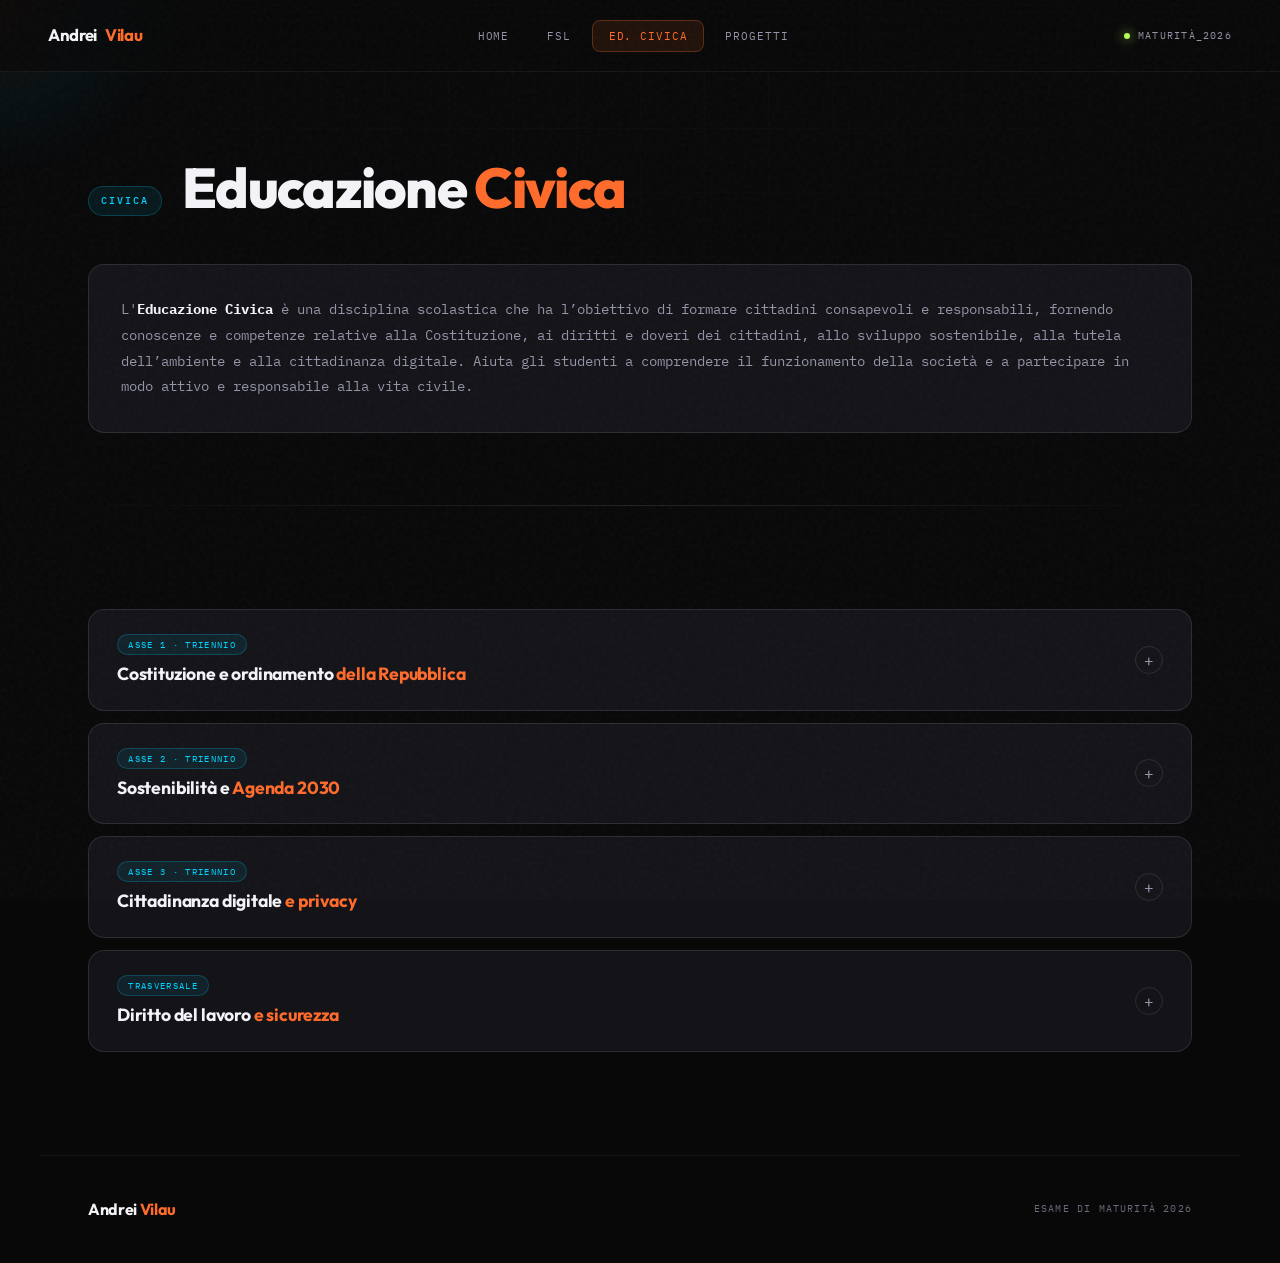
==== commit ef5ea4eb: "Update educazione-civica.html" ====
--- a/educazione-civica.html
+++ b/educazione-civica.html
@@ -51,10 +51,7 @@
 
       <div class="civica-intro reveal" style="transition-delay:0.05s">
         <p>
-          L'<strong>Educazione Civica</strong> al triennio non è "un'ora in più": sono almeno 33 ore l'anno
-          su Costituzione, sostenibilità e cittadinanza digitale. Per noi dell'informatica ha senso
-          collegarla al mondo tech — diritti online, GDPR, e-waste, sicurezza sul lavoro quando starai
-          ore al PC. Qui riassumo cosa ho studiato, con le mie parole.
+          L'<strong>Educazione Civica</strong> è una disciplina scolastica che ha l’obiettivo di formare cittadini consapevoli e responsabili, fornendo conoscenze e competenze relative alla Costituzione, ai diritti e doveri dei cittadini, allo sviluppo sostenibile, alla tutela dell’ambiente e alla cittadinanza digitale. Aiuta gli studenti a comprendere il funzionamento della società e a partecipare in modo attivo e responsabile alla vita civile.
         </p>
       </div>
     </section>
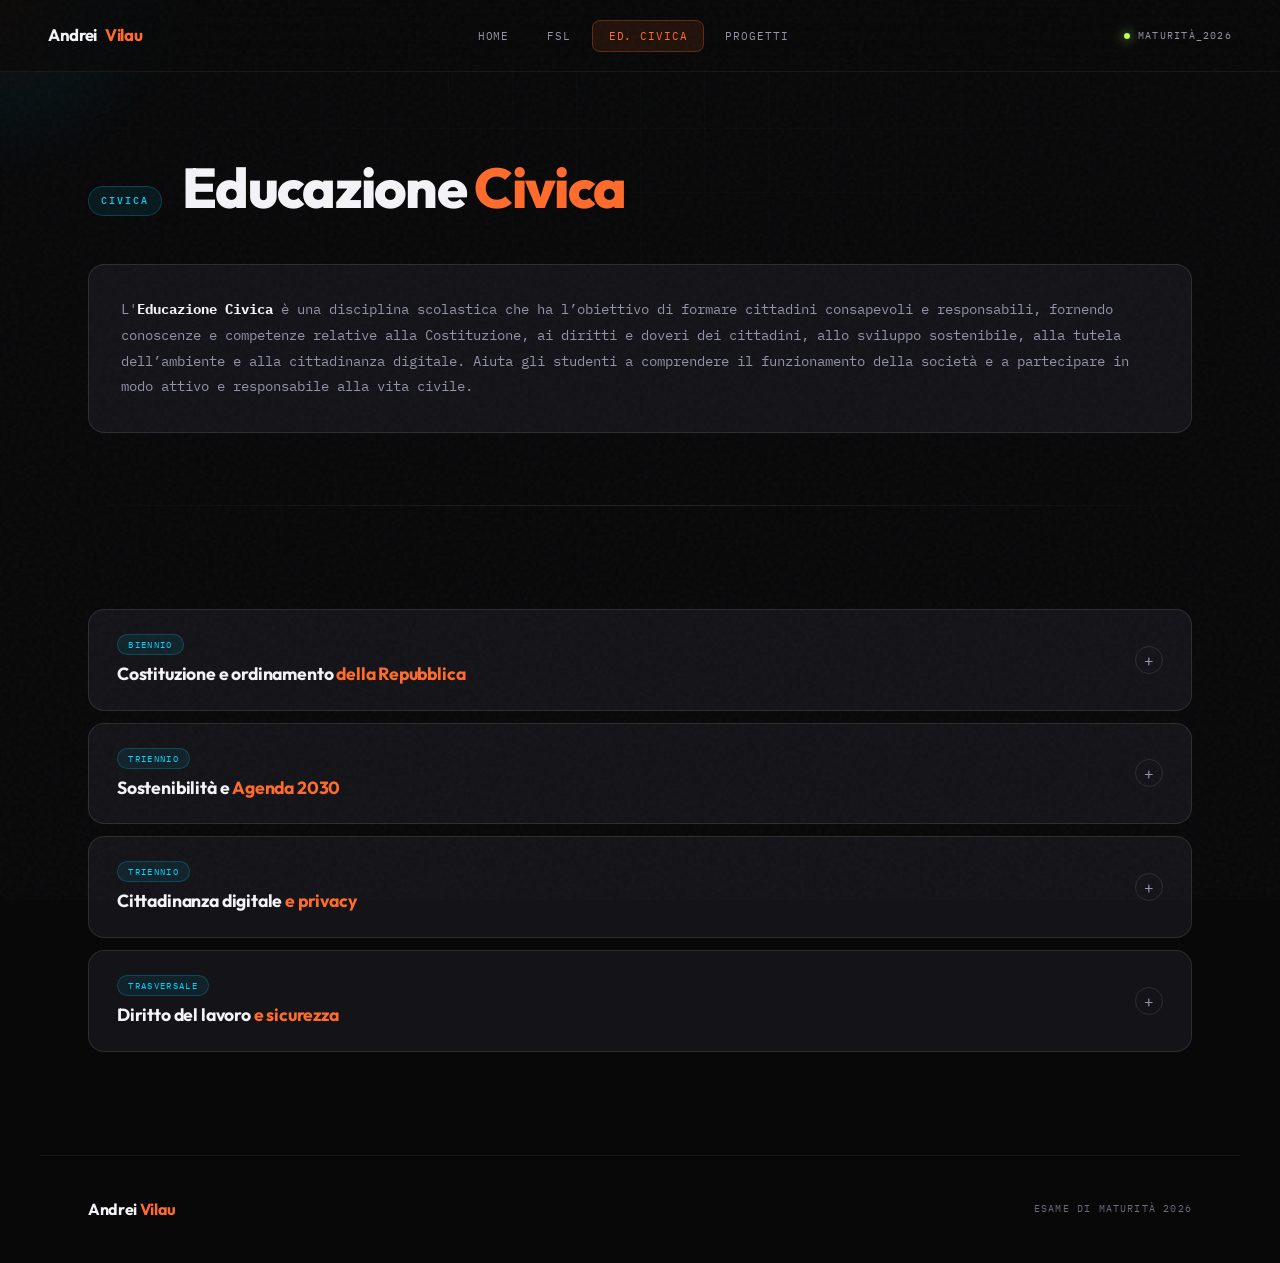
==== commit 8d835b94: "Update educazione-civica.html" ====
--- a/educazione-civica.html
+++ b/educazione-civica.html
@@ -64,7 +64,7 @@
         <article class="accordion-item reveal">
           <button class="accordion-trigger" type="button">
             <div>
-              <span class="module-year-badge">Asse 1 · Triennio</span>
+              <span class="module-year-badge">BIENNIO</span>
               <h3>Costituzione e ordinamento <span>della Repubblica</span></h3>
             </div>
             <span class="accordion-icon">+</span>
@@ -100,7 +100,7 @@
         <article class="accordion-item reveal" style="transition-delay:0.08s">
           <button class="accordion-trigger" type="button">
             <div>
-              <span class="module-year-badge">Asse 2 · Triennio</span>
+              <span class="module-year-badge">TRIENNIO</span>
               <h3>Sostenibilità e <span>Agenda 2030</span></h3>
             </div>
             <span class="accordion-icon">+</span>
@@ -135,7 +135,7 @@
         <article class="accordion-item reveal" style="transition-delay:0.16s">
           <button class="accordion-trigger" type="button">
             <div>
-              <span class="module-year-badge">Asse 3 · Triennio</span>
+              <span class="module-year-badge">TRIENNIO</span>
               <h3>Cittadinanza digitale <span>e privacy</span></h3>
             </div>
             <span class="accordion-icon">+</span>
@@ -170,7 +170,7 @@
         <article class="accordion-item reveal" style="transition-delay:0.24s">
           <button class="accordion-trigger" type="button">
             <div>
-              <span class="module-year-badge">Trasversale</span>
+              <span class="module-year-badge">TRASVERSALE</span>
               <h3>Diritto del lavoro <span>e sicurezza</span></h3>
             </div>
             <span class="accordion-icon">+</span>
